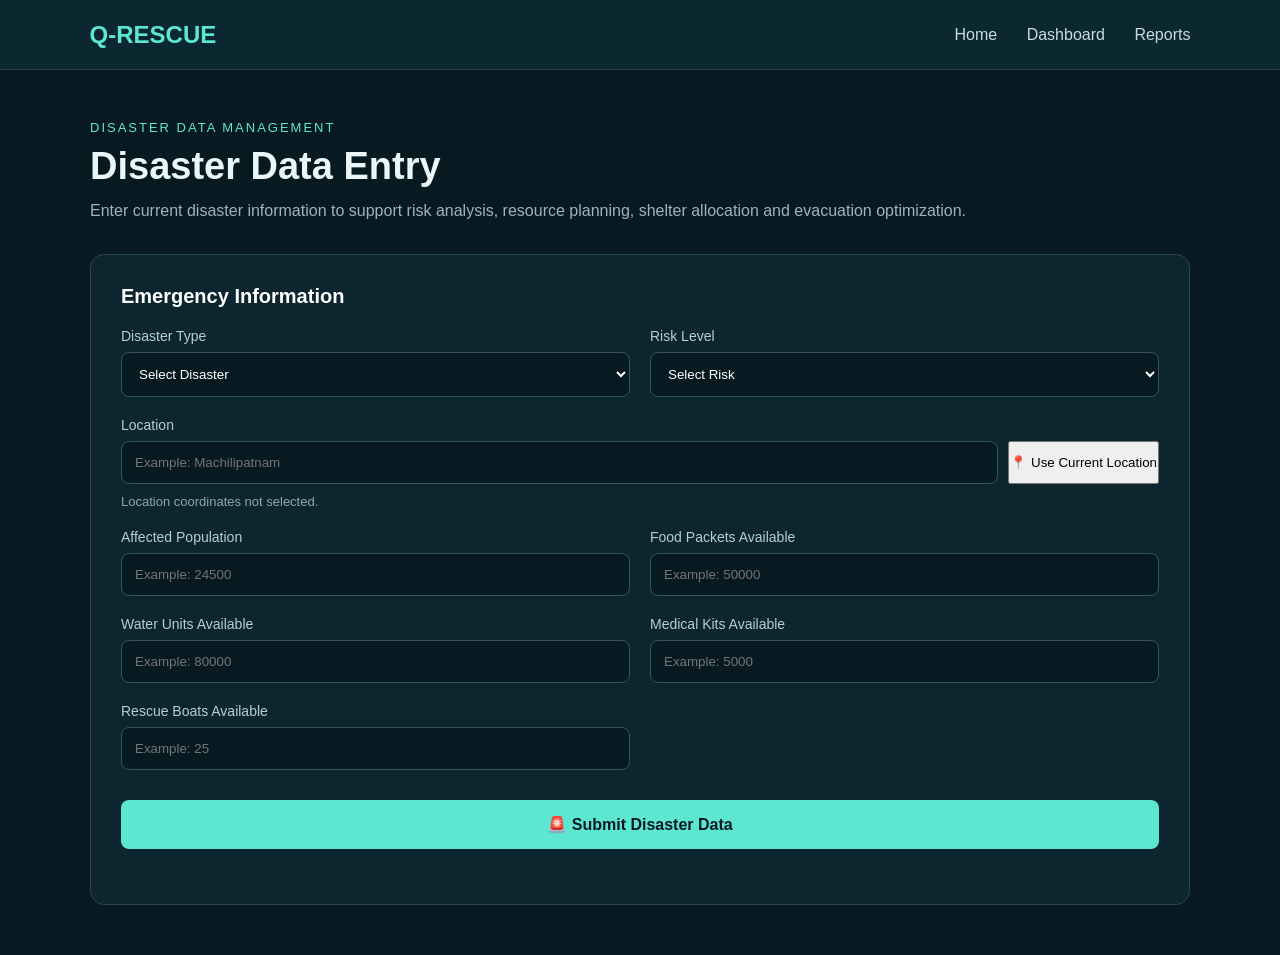
==== frontend/disaster.html @ 09b0eeac "Add files via upload" ====
<!DOCTYPE html>
<html lang="en">
<head>
    <meta charset="UTF-8">
    <meta name="viewport" content="width=device-width, initial-scale=1.0">

    <title>Q-RESCUE | Disaster Data Entry</title>

    <style>
        * {
            box-sizing: border-box;
            margin: 0;
            padding: 0;
        }

        body {
            font-family: Arial, sans-serif;
            background: #071a21;
            color: #eaf6f7;
        }

        nav {
            height: 70px;
            background: #0b2730;
            display: flex;
            align-items: center;
            justify-content: space-between;
            padding: 0 7%;
            border-bottom: 1px solid #23434c;
        }

        .logo {
            font-size: 24px;
            font-weight: bold;
            color: #5ee7d0;
        }

        nav a {
            color: #c9dcdf;
            text-decoration: none;
            margin-left: 25px;
        }

        nav a:hover {
            color: #5ee7d0;
        }

        .container {
            width: 90%;
            max-width: 1100px;
            margin: 50px auto;
        }

        .heading {
            margin-bottom: 30px;
        }

        .small-title {
            color: #5ee7d0;
            font-size: 13px;
            letter-spacing: 2px;
            margin-bottom: 10px;
        }

        h1 {
            font-size: 38px;
            margin-bottom: 10px;
        }

        .subtitle {
            color: #9db5ba;
            line-height: 1.6;
        }

        .form-card {
            background: #0c252e;
            border: 1px solid #284750;
            border-radius: 14px;
            padding: 30px;
        }

        .section-title {
            font-size: 20px;
            margin-bottom: 20px;
            color: #ffffff;
        }

        .form-grid {
            display: grid;
            grid-template-columns: repeat(2, 1fr);
            gap: 20px;
        }

        .form-group {
            display: flex;
            flex-direction: column;
        }

        .form-group.full {
            grid-column: 1 / -1;
        }

        label {
            margin-bottom: 8px;
            color: #b9ced1;
            font-size: 14px;
        }

        input,
        select {
            padding: 13px;
            border-radius: 8px;
            border: 1px solid #35545d;
            background: #071a21;
            color: white;
            outline: none;
        }

        input:focus,
        select:focus {
            border-color: #5ee7d0;
        }

        .location-box {
            display: grid;
            grid-template-columns: 1fr auto;
            gap: 10px;
        }

        .gps-btn {
            border: 1px solid #5ee7d0;
            background: transparent;
            color: #5ee7d0;
            padding: 0 18px;
            border-radius: 8px;
            cursor: pointer;
        }

        .gps-btn:hover {
            background: #123b42;
        }

        .coordinates {
            margin-top: 10px;
            color: #8da9ae;
            font-size: 13px;
        }

        .submit-btn {
            margin-top: 30px;
            width: 100%;
            padding: 15px;
            border: none;
            border-radius: 8px;
            background: #5ee7d0;
            color: #071a21;
            font-size: 16px;
            font-weight: bold;
            cursor: pointer;
        }

        .submit-btn:hover {
            opacity: 0.9;
        }

        #result {
            margin-top: 25px;
        }

        .success {
            background: #123b32;
            border: 1px solid #3dc7a9;
            padding: 18px;
            border-radius: 10px;
            color: #bff8eb;
        }

        .error {
            background: #3a2020;
            border: 1px solid #d96b6b;
            padding: 18px;
            border-radius: 10px;
            color: #ffd0d0;
        }

        @media (max-width: 700px) {
            .form-grid {
                grid-template-columns: 1fr;
            }

            .form-group.full {
                grid-column: auto;
            }

            .location-box {
                grid-template-columns: 1fr;
            }

            .gps-btn {
                padding: 12px;
            }

            h1 {
                font-size: 30px;
            }
        }
    </style>
</head>

<body>

<nav>
    <div class="logo">Q-RESCUE</div>

    <div>
        <a href="index.html">Home</a>
        <a href="dashboard.html">Dashboard</a>
        <a href="reports.html">Reports</a>
    </div>
</nav>

<div class="container">

    <div class="heading">
        <p class="small-title">DISASTER DATA MANAGEMENT</p>

        <h1>Disaster Data Entry</h1>

        <p class="subtitle">
            Enter current disaster information to support risk analysis,
            resource planning, shelter allocation and evacuation optimization.
        </p>
    </div>

    <div class="form-card">

        <h2 class="section-title">Emergency Information</h2>

        <form id="disasterForm">

            <div class="form-grid">

                <!-- Disaster Type -->
                <div class="form-group">
                    <label>Disaster Type</label>

                    <select id="disasterType" required>
                        <option value="">Select Disaster</option>
                        <option value="Cyclone">Cyclone</option>
                        <option value="Flood">Flood</option>
                        <option value="Cyclone + Flood">Cyclone + Flood</option>
                    </select>
                </div>

                <!-- Risk -->
                <div class="form-group">
                    <label>Risk Level</label>

                    <select id="riskLevel" required>
                        <option value="">Select Risk</option>
                        <option value="HIGH">HIGH</option>
                        <option value="MEDIUM">MEDIUM</option>
                        <option value="LOW">LOW</option>
                    </select>
                </div>

                <!-- Location -->
                <div class="form-group full">
                    <label>Location</label>

                    <div class="location-box">

                        <input
                            type="text"
                            id="location"
                            placeholder="Example: Machilipatnam"
                            required
                        >

                       <button type="button" onclick="getCurrentLocation()">
    📍 Use Current Location
</button>
                    </div>

                    <div id="coordinates" class="coordinates">
                        Location coordinates not selected.
                    </div>
                </div>

                <!-- Population -->
                <div class="form-group">
                    <label>Affected Population</label>

                    <input
                        type="number"
                        id="population"
                        placeholder="Example: 24500"
                        min="0"
                        required
                    >
                </div>

                <!-- Food -->
                <div class="form-group">
                    <label>Food Packets Available</label>

                    <input
                        type="number"
                        id="food"
                        placeholder="Example: 50000"
                        min="0"
                        required
                    >
                </div>

                <!-- Water -->
                <div class="form-group">
                    <label>Water Units Available</label>

                    <input
                        type="number"
                        id="water"
                        placeholder="Example: 80000"
                        min="0"
                        required
                    >
                </div>

                <!-- Medical -->
                <div class="form-group">
                    <label>Medical Kits Available</label>

                    <input
                        type="number"
                        id="medical"
                        placeholder="Example: 5000"
                        min="0"
                        required
                    >
                </div>

                <!-- Rescue Boats -->
                <div class="form-group">
                    <label>Rescue Boats Available</label>

                    <input
                        type="number"
                        id="boats"
                        placeholder="Example: 25"
                        min="0"
                        required
                    >
                </div>

            </div>

            <button type="submit" class="submit-btn">
                🚨 Submit Disaster Data
            </button>

        </form>

        <div id="result"></div>

    </div>

</div>


<script>

let latitude = null;
let longitude = null;


/* GPS Location */

function getLocation() {

    const coordinates =
        document.getElementById("coordinates");

    if (!navigator.geolocation) {

        coordinates.innerText =
            "Geolocation is not supported by this browser.";

        return;
    }

    coordinates.innerText =
        "Getting current location...";

    navigator.geolocation.getCurrentPosition(

        function(position) {

            latitude =
                position.coords.latitude;

            longitude =
                position.coords.longitude;

            coordinates.innerText =
                "Latitude: " + latitude.toFixed(6) +
                " | Longitude: " + longitude.toFixed(6);

        },

        function(error) {

            coordinates.innerText =
                "Location permission was not granted.";

        }
    );
}


/* Submit Disaster Data */

document
    .getElementById("disasterForm")
    .addEventListener("submit", async function(event) {

        event.preventDefault();

        const data = {

            disaster_type:
                document.getElementById("disasterType").value,

            risk_level:
                document.getElementById("riskLevel").value,

            location:
                document.getElementById("location").value,

            latitude: latitude,

            longitude: longitude,

            population:
                Number(
                    document.getElementById("population").value
                ),

            food:
                Number(
                    document.getElementById("food").value
                ),

            water:
                Number(
                    document.getElementById("water").value
                ),

            medical_kits:
                Number(
                    document.getElementById("medical").value
                ),

            rescue_boats:
                Number(
                    document.getElementById("boats").value
                )
        };


        const result =
            document.getElementById("result");

        result.innerHTML =
            "Submitting data...";


        try {

            const response = await fetch(
                "http://127.0.0.1:5000/api/disasters",
                {
                    method: "POST",

                    headers: {
                        "Content-Type":
                            "application/json"
                    },

                    body: JSON.stringify(data)
                }
            );


            const responseData =
                await response.json();


            if (response.ok) {

                result.innerHTML = `
                    <div class="success">
                        <strong>✓ Disaster data submitted successfully!</strong>
                        <br><br>
                        Record ID:
                        ${responseData.id}
                        <br>
                        Location:
                        ${responseData.location}
                        <br>
                        Risk Level:
                        ${responseData.risk_level}
                    </div>
                `;

            } else {

                result.innerHTML = `
                    <div class="error">
                        ${responseData.error}
                    </div>
                `;
            }

        }

        catch (error) {

            result.innerHTML = `
                <div class="error">
                    Backend connection failed.
                    Please make sure Flask server is running on port 5000.
                </div>
            `;

        }

    });

</script>
<script>
function getCurrentLocation() {

    const locationInput = document.getElementById("location");

    if (!navigator.geolocation) {
        alert("Geolocation is not supported by this browser.");
        return;
    }

    locationInput.value = "Getting your location...";

    navigator.geolocation.getCurrentPosition(
        async function(position) {

            const latitude = position.coords.latitude;
            const longitude = position.coords.longitude;

            try {

                const response = await fetch(
                    `https://nominatim.openstreetmap.org/reverse?format=json&lat=${latitude}&lon=${longitude}&zoom=18&addressdetails=1`,
                    {
                        headers: {
                            "Accept": "application/json"
                        }
                    }
                );

                const data = await response.json();

                if (data && data.address) {

                    const address = data.address;

                    const fullAddress = [
                        address.house_number,
                        address.road,
                        address.neighbourhood,
                        address.suburb,
                        address.city || address.town || address.village,
                        address.state,
                        address.postcode
                    ]
                    .filter(Boolean)
                    .join(", ");

                    locationInput.value = fullAddress;

                } else {
                    locationInput.value = "Address not found";
                }

            } catch (error) {

                console.error(error);
                locationInput.value = "";

                alert("Unable to get the address. Please try again.");
            }
        },

        function(error) {

            locationInput.value = "";

            if (error.code === error.PERMISSION_DENIED) {
                alert("Location permission denied. Please allow location access.");
            } 
            else if (error.code === error.POSITION_UNAVAILABLE) {
                alert("Location information is unavailable.");
            } 
            else if (error.code === error.TIMEOUT) {
                alert("Location request timed out. Please try again.");
            }
        }
    );
}
</script>
</body>
</html>
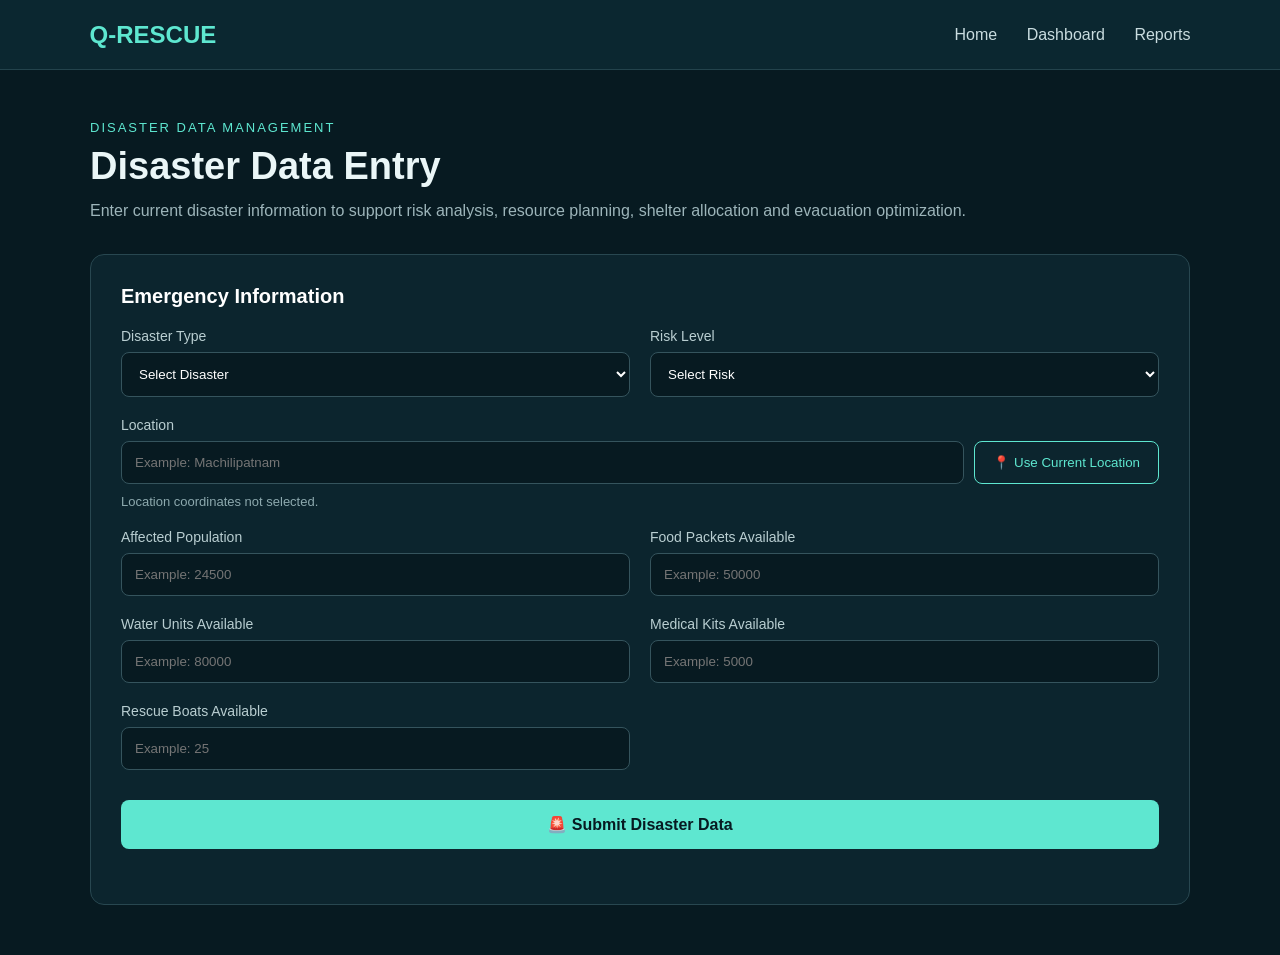
==== commit a6218d8d: "Add files via upload" ====
--- a/frontend/disaster.html
+++ b/frontend/disaster.html
@@ -1,33 +1,45 @@
 <!DOCTYPE html>
 <html lang="en">
+
 <head>
+
     <meta charset="UTF-8">
-    <meta name="viewport" content="width=device-width, initial-scale=1.0">
+
+    <meta name="viewport"
+          content="width=device-width, initial-scale=1.0">
 
     <title>Q-RESCUE | Disaster Data Entry</title>
 
+
     <style>
+
         * {
             box-sizing: border-box;
             margin: 0;
             padding: 0;
         }
 
+
         body {
             font-family: Arial, sans-serif;
             background: #071a21;
             color: #eaf6f7;
         }
 
+
         nav {
             height: 70px;
             background: #0b2730;
+
             display: flex;
             align-items: center;
             justify-content: space-between;
+
             padding: 0 7%;
+
             border-bottom: 1px solid #23434c;
         }
+
 
         .logo {
             font-size: 24px;
@@ -35,15 +47,18 @@
             color: #5ee7d0;
         }
 
+
         nav a {
             color: #c9dcdf;
             text-decoration: none;
             margin-left: 25px;
         }
 
+
         nav a:hover {
             color: #5ee7d0;
         }
+
 
         .container {
             width: 90%;
@@ -51,9 +66,11 @@
             margin: 50px auto;
         }
 
+
         .heading {
             margin-bottom: 30px;
         }
+
 
         .small-title {
             color: #5ee7d0;
@@ -62,15 +79,18 @@
             margin-bottom: 10px;
         }
 
+
         h1 {
             font-size: 38px;
             margin-bottom: 10px;
         }
 
+
         .subtitle {
             color: #9db5ba;
             line-height: 1.6;
         }
+
 
         .form-card {
             background: #0c252e;
@@ -79,26 +99,31 @@
             padding: 30px;
         }
 
+
         .section-title {
             font-size: 20px;
             margin-bottom: 20px;
             color: #ffffff;
         }
 
+
         .form-grid {
             display: grid;
             grid-template-columns: repeat(2, 1fr);
             gap: 20px;
         }
 
+
         .form-group {
             display: flex;
             flex-direction: column;
         }
 
+
         .form-group.full {
             grid-column: 1 / -1;
         }
+
 
         label {
             margin-bottom: 8px;
@@ -106,20 +131,28 @@
             font-size: 14px;
         }
 
+
         input,
         select {
             padding: 13px;
+
             border-radius: 8px;
+
             border: 1px solid #35545d;
+
             background: #071a21;
+
             color: white;
+
             outline: none;
         }
+
 
         input:focus,
         select:focus {
             border-color: #5ee7d0;
         }
+
 
         .location-box {
             display: grid;
@@ -127,146 +160,290 @@
             gap: 10px;
         }
 
+
         .gps-btn {
             border: 1px solid #5ee7d0;
+
             background: transparent;
+
             color: #5ee7d0;
+
             padding: 0 18px;
+
             border-radius: 8px;
+
             cursor: pointer;
         }
+
 
         .gps-btn:hover {
             background: #123b42;
         }
 
+
         .coordinates {
             margin-top: 10px;
+
             color: #8da9ae;
+
             font-size: 13px;
         }
+
 
         .submit-btn {
             margin-top: 30px;
+
             width: 100%;
+
             padding: 15px;
+
             border: none;
+
             border-radius: 8px;
+
             background: #5ee7d0;
+
             color: #071a21;
+
             font-size: 16px;
+
             font-weight: bold;
+
             cursor: pointer;
         }
+
 
         .submit-btn:hover {
             opacity: 0.9;
         }
 
+
+        .submit-btn:disabled {
+            opacity: 0.6;
+            cursor: not-allowed;
+        }
+
+
         #result {
             margin-top: 25px;
         }
 
+
         .success {
             background: #123b32;
+
             border: 1px solid #3dc7a9;
+
             padding: 18px;
+
             border-radius: 10px;
+
             color: #bff8eb;
         }
+
 
         .error {
             background: #3a2020;
+
             border: 1px solid #d96b6b;
+
             padding: 18px;
+
             border-radius: 10px;
+
             color: #ffd0d0;
         }
 
+
+        .loading {
+            background: #12323a;
+
+            border: 1px solid #5ee7d0;
+
+            padding: 18px;
+
+            border-radius: 10px;
+
+            color: #c9f8f1;
+        }
+
+
         @media (max-width: 700px) {
+
             .form-grid {
                 grid-template-columns: 1fr;
             }
 
+
             .form-group.full {
                 grid-column: auto;
             }
 
+
             .location-box {
                 grid-template-columns: 1fr;
             }
 
+
             .gps-btn {
                 padding: 12px;
             }
 
+
             h1 {
                 font-size: 30px;
             }
-        }
+
+        }
+
     </style>
+
 </head>
 
+
 <body>
 
+
 <nav>
-    <div class="logo">Q-RESCUE</div>
+
+    <div class="logo">
+        Q-RESCUE
+    </div>
+
 
     <div>
-        <a href="index.html">Home</a>
-        <a href="dashboard.html">Dashboard</a>
-        <a href="reports.html">Reports</a>
+
+        <a href="index.html">
+            Home
+        </a>
+
+        <a href="dashboard.html">
+            Dashboard
+        </a>
+
+        <a href="reports.html">
+            Reports
+        </a>
+
     </div>
+
 </nav>
 
+
+
 <div class="container">
 
+
     <div class="heading">
-        <p class="small-title">DISASTER DATA MANAGEMENT</p>
-
-        <h1>Disaster Data Entry</h1>
+
+        <p class="small-title">
+            DISASTER DATA MANAGEMENT
+        </p>
+
+
+        <h1>
+            Disaster Data Entry
+        </h1>
+
 
         <p class="subtitle">
             Enter current disaster information to support risk analysis,
             resource planning, shelter allocation and evacuation optimization.
         </p>
+
     </div>
 
+
+
     <div class="form-card">
 
-        <h2 class="section-title">Emergency Information</h2>
+
+        <h2 class="section-title">
+            Emergency Information
+        </h2>
+
+
 
         <form id="disasterForm">
 
+
             <div class="form-grid">
 
-                <!-- Disaster Type -->
+
+                <!-- DISASTER TYPE -->
+
                 <div class="form-group">
-                    <label>Disaster Type</label>
+
+                    <label>
+                        Disaster Type
+                    </label>
+
 
                     <select id="disasterType" required>
-                        <option value="">Select Disaster</option>
-                        <option value="Cyclone">Cyclone</option>
-                        <option value="Flood">Flood</option>
-                        <option value="Cyclone + Flood">Cyclone + Flood</option>
+
+                        <option value="">
+                            Select Disaster
+                        </option>
+
+                        <option value="Cyclone">
+                            Cyclone
+                        </option>
+
+                        <option value="Flood">
+                            Flood
+                        </option>
+
+                        <option value="Cyclone + Flood">
+                            Cyclone + Flood
+                        </option>
+
                     </select>
+
                 </div>
 
-                <!-- Risk -->
+
+
+                <!-- RISK LEVEL -->
+
                 <div class="form-group">
-                    <label>Risk Level</label>
+
+                    <label>
+                        Risk Level
+                    </label>
+
 
                     <select id="riskLevel" required>
-                        <option value="">Select Risk</option>
-                        <option value="HIGH">HIGH</option>
-                        <option value="MEDIUM">MEDIUM</option>
-                        <option value="LOW">LOW</option>
+
+                        <option value="">
+                            Select Risk
+                        </option>
+
+                        <option value="HIGH">
+                            HIGH
+                        </option>
+
+                        <option value="MEDIUM">
+                            MEDIUM
+                        </option>
+
+                        <option value="LOW">
+                            LOW
+                        </option>
+
                     </select>
+
                 </div>
 
-                <!-- Location -->
+
+
+                <!-- LOCATION -->
+
                 <div class="form-group full">
-                    <label>Location</label>
+
+                    <label>
+                        Location
+                    </label>
+
 
                     <div class="location-box">
 
@@ -277,19 +454,37 @@
                             required
                         >
 
-                       <button type="button" onclick="getCurrentLocation()">
-    📍 Use Current Location
-</button>
+
+                        <button
+                            type="button"
+                            class="gps-btn"
+                            onclick="getCurrentLocation()"
+                        >
+                            📍 Use Current Location
+                        </button>
+
                     </div>
 
-                    <div id="coordinates" class="coordinates">
+
+                    <div
+                        id="coordinates"
+                        class="coordinates"
+                    >
                         Location coordinates not selected.
                     </div>
+
                 </div>
 
-                <!-- Population -->
+
+
+                <!-- POPULATION -->
+
                 <div class="form-group">
-                    <label>Affected Population</label>
+
+                    <label>
+                        Affected Population
+                    </label>
+
 
                     <input
                         type="number"
@@ -298,11 +493,19 @@
                         min="0"
                         required
                     >
+
                 </div>
 
-                <!-- Food -->
+
+
+                <!-- FOOD -->
+
                 <div class="form-group">
-                    <label>Food Packets Available</label>
+
+                    <label>
+                        Food Packets Available
+                    </label>
+
 
                     <input
                         type="number"
@@ -311,11 +514,19 @@
                         min="0"
                         required
                     >
+
                 </div>
 
-                <!-- Water -->
+
+
+                <!-- WATER -->
+
                 <div class="form-group">
-                    <label>Water Units Available</label>
+
+                    <label>
+                        Water Units Available
+                    </label>
+
 
                     <input
                         type="number"
@@ -324,11 +535,19 @@
                         min="0"
                         required
                     >
+
                 </div>
 
-                <!-- Medical -->
+
+
+                <!-- MEDICAL -->
+
                 <div class="form-group">
-                    <label>Medical Kits Available</label>
+
+                    <label>
+                        Medical Kits Available
+                    </label>
+
 
                     <input
                         type="number"
@@ -337,11 +556,19 @@
                         min="0"
                         required
                     >
+
                 </div>
 
-                <!-- Rescue Boats -->
+
+
+                <!-- RESCUE BOATS -->
+
                 <div class="form-group">
-                    <label>Rescue Boats Available</label>
+
+                    <label>
+                        Rescue Boats Available
+                    </label>
+
 
                     <input
                         type="number"
@@ -350,271 +577,719 @@
                         min="0"
                         required
                     >
+
                 </div>
 
+
             </div>
 
-            <button type="submit" class="submit-btn">
+
+
+            <button
+                type="submit"
+                class="submit-btn"
+                id="submitBtn"
+            >
                 🚨 Submit Disaster Data
             </button>
 
+
         </form>
 
+
+
         <div id="result"></div>
 
+
     </div>
 
+
 </div>
 
 
+
+
 <script>
 
+
+/* =========================================
+   Q-RESCUE LIVE BACKEND
+========================================= */
+
+const API_BASE =
+    "https://q-rescue.onrender.com";
+
+
+
+/* =========================================
+   GPS VARIABLES
+========================================= */
+
 let latitude = null;
+
 let longitude = null;
 
 
-/* GPS Location */
-
-function getLocation() {
+
+/* =========================================
+   CURRENT LOCATION
+========================================= */
+
+function getCurrentLocation() {
+
+
+    const locationInput =
+        document.getElementById("location");
+
 
     const coordinates =
         document.getElementById("coordinates");
 
+
+
     if (!navigator.geolocation) {
 
-        coordinates.innerText =
-            "Geolocation is not supported by this browser.";
+        alert(
+            "Geolocation is not supported by this browser."
+        );
 
         return;
     }
 
+
+
+    locationInput.value =
+        "Getting your location...";
+
+
     coordinates.innerText =
-        "Getting current location...";
+        "Getting GPS coordinates...";
+
+
 
     navigator.geolocation.getCurrentPosition(
 
-        function(position) {
+
+        async function(position) {
+
 
             latitude =
                 position.coords.latitude;
 
+
             longitude =
                 position.coords.longitude;
 
+
+
             coordinates.innerText =
-                "Latitude: " + latitude.toFixed(6) +
-                " | Longitude: " + longitude.toFixed(6);
-
-        },
-
-        function(error) {
-
-            coordinates.innerText =
-                "Location permission was not granted.";
-
-        }
-    );
-}
-
-
-/* Submit Disaster Data */
-
-document
-    .getElementById("disasterForm")
-    .addEventListener("submit", async function(event) {
-
-        event.preventDefault();
-
-        const data = {
-
-            disaster_type:
-                document.getElementById("disasterType").value,
-
-            risk_level:
-                document.getElementById("riskLevel").value,
-
-            location:
-                document.getElementById("location").value,
-
-            latitude: latitude,
-
-            longitude: longitude,
-
-            population:
-                Number(
-                    document.getElementById("population").value
-                ),
-
-            food:
-                Number(
-                    document.getElementById("food").value
-                ),
-
-            water:
-                Number(
-                    document.getElementById("water").value
-                ),
-
-            medical_kits:
-                Number(
-                    document.getElementById("medical").value
-                ),
-
-            rescue_boats:
-                Number(
-                    document.getElementById("boats").value
-                )
-        };
-
-
-        const result =
-            document.getElementById("result");
-
-        result.innerHTML =
-            "Submitting data...";
-
-
-        try {
-
-            const response = await fetch(
-                "http://127.0.0.1:5000/api/disasters",
-                {
-                    method: "POST",
-
-                    headers: {
-                        "Content-Type":
-                            "application/json"
-                    },
-
-                    body: JSON.stringify(data)
+                "Latitude: " +
+                latitude.toFixed(6) +
+                " | Longitude: " +
+                longitude.toFixed(6);
+
+
+
+            /* REVERSE GEOCODING */
+
+            try {
+
+
+                const response =
+                    await fetch(
+                        `https://nominatim.openstreetmap.org/reverse?format=json&lat=${latitude}&lon=${longitude}&zoom=18&addressdetails=1`,
+                        {
+                            headers: {
+                                "Accept":
+                                    "application/json"
+                            }
+                        }
+                    );
+
+
+
+                if (!response.ok) {
+
+                    throw new Error(
+                        "Reverse geocoding failed"
+                    );
+
                 }
-            );
-
-
-            const responseData =
-                await response.json();
-
-
-            if (response.ok) {
-
-                result.innerHTML = `
-                    <div class="success">
-                        <strong>✓ Disaster data submitted successfully!</strong>
-                        <br><br>
-                        Record ID:
-                        ${responseData.id}
-                        <br>
-                        Location:
-                        ${responseData.location}
-                        <br>
-                        Risk Level:
-                        ${responseData.risk_level}
-                    </div>
-                `;
-
-            } else {
-
-                result.innerHTML = `
-                    <div class="error">
-                        ${responseData.error}
-                    </div>
-                `;
-            }
-
-        }
-
-        catch (error) {
-
-            result.innerHTML = `
-                <div class="error">
-                    Backend connection failed.
-                    Please make sure Flask server is running on port 5000.
-                </div>
-            `;
-
-        }
-
-    });
-
-</script>
-<script>
-function getCurrentLocation() {
-
-    const locationInput = document.getElementById("location");
-
-    if (!navigator.geolocation) {
-        alert("Geolocation is not supported by this browser.");
-        return;
-    }
-
-    locationInput.value = "Getting your location...";
-
-    navigator.geolocation.getCurrentPosition(
-        async function(position) {
-
-            const latitude = position.coords.latitude;
-            const longitude = position.coords.longitude;
-
-            try {
-
-                const response = await fetch(
-                    `https://nominatim.openstreetmap.org/reverse?format=json&lat=${latitude}&lon=${longitude}&zoom=18&addressdetails=1`,
-                    {
-                        headers: {
-                            "Accept": "application/json"
-                        }
-                    }
-                );
-
-                const data = await response.json();
-
-                if (data && data.address) {
-
-                    const address = data.address;
+
+
+
+                const data =
+                    await response.json();
+
+
+
+                if (
+                    data &&
+                    data.address
+                ) {
+
+
+                    const address =
+                        data.address;
+
+
 
                     const fullAddress = [
+
                         address.house_number,
+
                         address.road,
+
                         address.neighbourhood,
+
                         address.suburb,
-                        address.city || address.town || address.village,
+
+                        address.city ||
+                        address.town ||
+                        address.village,
+
                         address.state,
+
                         address.postcode
+
                     ]
                     .filter(Boolean)
                     .join(", ");
 
-                    locationInput.value = fullAddress;
-
-                } else {
-                    locationInput.value = "Address not found";
+
+
+                    locationInput.value =
+                        fullAddress;
+
                 }
 
-            } catch (error) {
-
-                console.error(error);
+                else {
+
+                    locationInput.value =
+                        "Address not found";
+
+                }
+
+
+            }
+
+
+            catch (error) {
+
+
+                console.error(
+                    "Reverse geocoding error:",
+                    error
+                );
+
+
                 locationInput.value = "";
 
-                alert("Unable to get the address. Please try again.");
+
+                alert(
+                    "Unable to get the address. Please enter the location manually."
+                );
+
             }
+
+
         },
 
+
         function(error) {
 
+
             locationInput.value = "";
 
-            if (error.code === error.PERMISSION_DENIED) {
-                alert("Location permission denied. Please allow location access.");
-            } 
-            else if (error.code === error.POSITION_UNAVAILABLE) {
-                alert("Location information is unavailable.");
-            } 
-            else if (error.code === error.TIMEOUT) {
-                alert("Location request timed out. Please try again.");
+
+            coordinates.innerText =
+                "Location coordinates not selected.";
+
+
+
+            if (
+                error.code ===
+                error.PERMISSION_DENIED
+            ) {
+
+
+                alert(
+                    "Location permission denied. Please allow location access."
+                );
+
             }
-        }
+
+
+            else if (
+                error.code ===
+                error.POSITION_UNAVAILABLE
+            ) {
+
+
+                alert(
+                    "Location information is unavailable."
+                );
+
+            }
+
+
+            else if (
+                error.code ===
+                error.TIMEOUT
+            ) {
+
+
+                alert(
+                    "Location request timed out. Please try again."
+                );
+
+            }
+
+
+        }
+
     );
+
 }
+
+
+
+/* =========================================
+   SUBMIT DISASTER DATA
+========================================= */
+
+document
+    .getElementById("disasterForm")
+    .addEventListener(
+        "submit",
+        async function(event) {
+
+
+            event.preventDefault();
+
+
+
+            const result =
+                document.getElementById(
+                    "result"
+                );
+
+
+            const submitBtn =
+                document.getElementById(
+                    "submitBtn"
+                );
+
+
+
+            /* =====================================
+               COLLECT FORM DATA
+            ===================================== */
+
+            const data = {
+
+                disaster_type:
+                    document
+                        .getElementById(
+                            "disasterType"
+                        )
+                        .value,
+
+
+                risk_level:
+                    document
+                        .getElementById(
+                            "riskLevel"
+                        )
+                        .value,
+
+
+                location:
+                    document
+                        .getElementById(
+                            "location"
+                        )
+                        .value.trim(),
+
+
+                latitude:
+                    latitude,
+
+
+                longitude:
+                    longitude,
+
+
+                population:
+                    Number(
+                        document
+                            .getElementById(
+                                "population"
+                            )
+                            .value
+                    ),
+
+
+                food:
+                    Number(
+                        document
+                            .getElementById(
+                                "food"
+                            )
+                            .value
+                    ),
+
+
+                water:
+                    Number(
+                        document
+                            .getElementById(
+                                "water"
+                            )
+                            .value
+                    ),
+
+
+                medical_kits:
+                    Number(
+                        document
+                            .getElementById(
+                                "medical"
+                            )
+                            .value
+                    ),
+
+
+                rescue_boats:
+                    Number(
+                        document
+                            .getElementById(
+                                "boats"
+                            )
+                            .value
+                    )
+
+            };
+
+
+
+            /* =====================================
+               SHOW LOADING
+            ===================================== */
+
+            result.innerHTML = `
+
+                <div class="loading">
+
+                    ⏳ Connecting to Q-RESCUE backend...
+
+                    <br><br>
+
+                    Please wait.
+
+                </div>
+
+            `;
+
+
+
+            submitBtn.disabled = true;
+
+            submitBtn.innerText =
+                "⏳ Submitting Data...";
+
+
+
+            /* =====================================
+               REQUEST TIMEOUT
+            ===================================== */
+
+            const controller =
+                new AbortController();
+
+
+            const timeout =
+                setTimeout(
+                    function() {
+
+                        controller.abort();
+
+                    },
+                    90000
+                );
+
+
+
+            try {
+
+
+                /* =================================
+                   SEND DATA TO RENDER BACKEND
+                ================================= */
+
+                const response =
+                    await fetch(
+                        API_BASE +
+                        "/api/disasters",
+                        {
+
+                            method: "POST",
+
+
+                            headers: {
+
+                                "Content-Type":
+                                    "application/json",
+
+                                "Accept":
+                                    "application/json"
+
+                            },
+
+
+                            body:
+                                JSON.stringify(
+                                    data
+                                ),
+
+
+                            signal:
+                                controller.signal
+
+                        }
+                    );
+
+
+
+                clearTimeout(timeout);
+
+
+
+                /* =================================
+                   READ RESPONSE SAFELY
+                ================================= */
+
+                const responseText =
+                    await response.text();
+
+
+                let responseData = {};
+
+
+                try {
+
+                    responseData =
+                        JSON.parse(
+                            responseText
+                        );
+
+                }
+
+                catch (jsonError) {
+
+                    responseData = {
+
+                        error:
+                            responseText ||
+                            "Invalid response from backend."
+
+                    };
+
+                }
+
+
+
+                /* =================================
+                   SUCCESS
+                ================================= */
+
+                if (response.ok) {
+
+
+                    result.innerHTML = `
+
+                        <div class="success">
+
+                            <strong>
+                                ✓ Disaster data submitted successfully!
+                            </strong>
+
+                            <br><br>
+
+                            Record ID:
+                            ${responseData.id ?? "N/A"}
+
+                            <br>
+
+                            Location:
+                            ${responseData.location ?? data.location}
+
+                            <br>
+
+                            Risk Level:
+                            ${responseData.risk_level ?? data.risk_level}
+
+                        </div>
+
+                    `;
+
+
+
+                    /* RESET FORM */
+
+                    document
+                        .getElementById(
+                            "disasterForm"
+                        )
+                        .reset();
+
+
+                    latitude = null;
+
+                    longitude = null;
+
+
+                    document
+                        .getElementById(
+                            "coordinates"
+                        )
+                        .innerText =
+                        "Location coordinates not selected.";
+
+                }
+
+
+
+                /* =================================
+                   BACKEND ERROR
+                ================================= */
+
+                else {
+
+
+                    result.innerHTML = `
+
+                        <div class="error">
+
+                            <strong>
+                                ✗ Unable to submit disaster data.
+                            </strong>
+
+                            <br><br>
+
+                            ${
+                                responseData.error ||
+                                `Server returned HTTP ${response.status}.`
+                            }
+
+                        </div>
+
+                    `;
+
+                }
+
+
+            }
+
+
+
+            /* =====================================
+               REQUEST TIMEOUT
+            ===================================== */
+
+            catch (error) {
+
+
+                clearTimeout(timeout);
+
+
+                console.error(
+                    "Submit error:",
+                    error
+                );
+
+
+
+                if (
+                    error.name ===
+                    "AbortError"
+                ) {
+
+
+                    result.innerHTML = `
+
+                        <div class="error">
+
+                            <strong>
+                                ⏱ Backend is taking too long to respond.
+                            </strong>
+
+                            <br><br>
+
+                            The Render backend may have been sleeping.
+                            Please wait a little and click
+                            <strong>Submit Disaster Data</strong>
+                            again.
+
+                        </div>
+
+                    `;
+
+                }
+
+
+                else {
+
+
+                    result.innerHTML = `
+
+                        <div class="error">
+
+                            <strong>
+                                ✗ Backend connection failed.
+                            </strong>
+
+                            <br><br>
+
+                            Please make sure the Q-RESCUE backend is running
+                            and try again.
+
+                            <br><br>
+
+                            Backend:
+                            ${API_BASE}
+
+                        </div>
+
+                    `;
+
+                }
+
+
+            }
+
+
+
+            finally {
+
+
+                submitBtn.disabled = false;
+
+
+                submitBtn.innerText =
+                    "🚨 Submit Disaster Data";
+
+            }
+
+
+        }
+
+    );
+
+
 </script>
+
+
 </body>
+
 </html>
